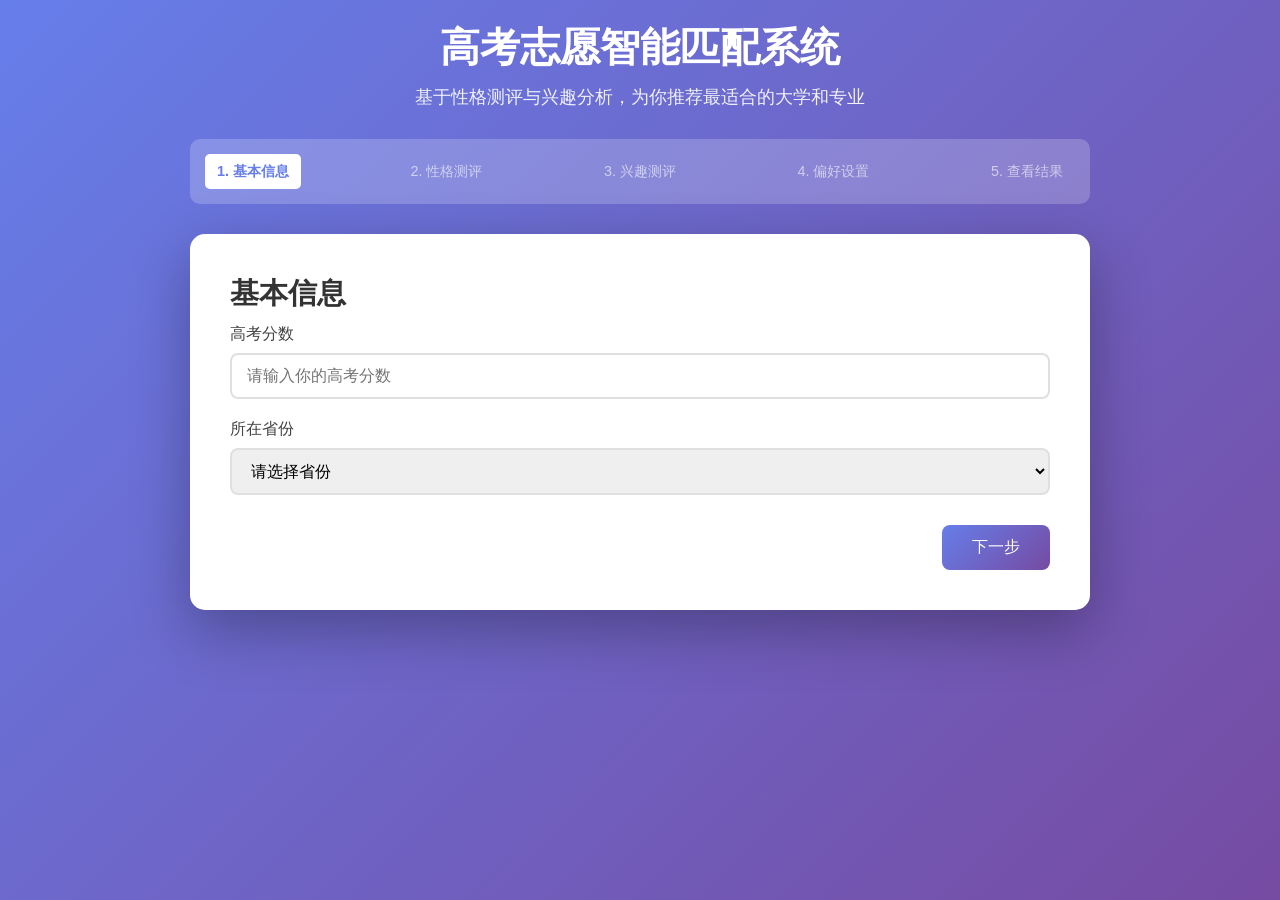
==== index.html @ 5bb680be "初始化高考志愿匹配系统" ====
<!DOCTYPE html>
<html lang="zh-CN">
<head>
    <meta charset="UTF-8">
    <meta name="viewport" content="width=device-width, initial-scale=1.0">
    <title>高考志愿智能匹配系统</title>
    <link rel="stylesheet" href="/static/css/style.css">
</head>
<body>
    <div class="container">
        <header>
            <h1>高考志愿智能匹配系统</h1>
            <p>基于性格测评与兴趣分析，为你推荐最适合的大学和专业</p>
        </header>

        <div class="steps-indicator">
            <div class="step active" data-step="1">1. 基本信息</div>
            <div class="step" data-step="2">2. 性格测评</div>
            <div class="step" data-step="3">3. 兴趣测评</div>
            <div class="step" data-step="4">4. 偏好设置</div>
            <div class="step" data-step="5">5. 查看结果</div>
        </div>

        <div class="form-container">
            <div class="form-step active" id="step1">
                <h2>基本信息</h2>
                <div class="form-group">
                    <label for="score">高考分数</label>
                    <input type="number" id="score" placeholder="请输入你的高考分数" min="0" max="750">
                </div>
                <div class="form-group">
                    <label for="province">所在省份</label>
                    <select id="province">
                        <option value="">请选择省份</option>
                    </select>
                </div>
                <div class="btn-group">
                    <button class="btn btn-next" onclick="nextStep(2)">下一步</button>
                </div>
            </div>

            <div class="form-step" id="step2">
                <h2>MBTI性格测评</h2>
                <p class="description">回答以下问题，了解你的性格类型</p>
                <div id="mbti-questions"></div>
                <div class="btn-group">
                    <button class="btn btn-prev" onclick="prevStep(1)">上一步</button>
                    <button class="btn btn-next" onclick="calculateMBTI(); nextStep(3)">下一步</button>
                </div>
            </div>

            <div class="form-step" id="step3">
                <h2>霍兰德职业兴趣测评</h2>
                <p class="description">选择符合你兴趣的选项</p>
                <div id="holland-questions"></div>
                <div class="btn-group">
                    <button class="btn btn-prev" onclick="prevStep(2)">上一步</button>
                    <button class="btn btn-next" onclick="calculateHolland(); nextStep(4)">下一步</button>
                </div>
            </div>

            <div class="form-step" id="step4">
                <h2>个人偏好</h2>
                <div class="form-group">
                    <label>期望城市</label>
                    <select id="pref-location">
                        <option value="">不限</option>
                    </select>
                </div>
                <div class="form-group checkbox-group">
                    <label>
                        <input type="checkbox" id="pref-campus"> 重视校园环境
                    </label>
                    <label>
                        <input type="checkbox" id="pref-canteen"> 重视食堂质量
                    </label>
                    <label>
                        <input type="checkbox" id="pref-dorm"> 重视宿舍条件
                    </label>
                </div>
                <div class="btn-group">
                    <button class="btn btn-prev" onclick="prevStep(3)">上一步</button>
                    <button class="btn btn-submit" onclick="submitRecommendation()">获取推荐</button>
                </div>
            </div>

            <div class="form-step" id="step5">
                <h2>推荐结果</h2>
                <div id="result-summary"></div>
                <div id="matching-majors"></div>
                <div id="recommendations"></div>
                <div class="btn-group">
                    <button class="btn btn-prev" onclick="prevStep(4)">重新选择</button>
                </div>
            </div>
        </div>
    </div>

    <script src="/static/js/app.js"></script>
</body>
</html>
---- static/css/style.css ----
* {
    margin: 0;
    padding: 0;
    box-sizing: border-box;
}

body {
    font-family: -apple-system, BlinkMacSystemFont, 'Segoe UI', Roboto, 'Helvetica Neue', Arial, sans-serif;
    background: linear-gradient(135deg, #667eea 0%, #764ba2 100%);
    min-height: 100vh;
    padding: 20px;
}

.container {
    max-width: 900px;
    margin: 0 auto;
}

header {
    text-align: center;
    color: white;
    margin-bottom: 30px;
}

header h1 {
    font-size: 2.5em;
    margin-bottom: 10px;
}

header p {
    font-size: 1.1em;
    opacity: 0.9;
}

.steps-indicator {
    display: flex;
    justify-content: space-between;
    margin-bottom: 30px;
    background: rgba(255,255,255,0.2);
    border-radius: 10px;
    padding: 15px;
}

.step {
    color: rgba(255,255,255,0.6);
    font-size: 0.9em;
    padding: 8px 12px;
    border-radius: 5px;
    transition: all 0.3s;
}

.step.active {
    background: white;
    color: #667eea;
    font-weight: bold;
}

.step.completed {
    color: #4ade80;
}

.form-container {
    background: white;
    border-radius: 15px;
    box-shadow: 0 20px 60px rgba(0,0,0,0.3);
    overflow: hidden;
}

.form-step {
    display: none;
    padding: 40px;
    animation: fadeIn 0.5s ease;
}

.form-step.active {
    display: block;
}

@keyframes fadeIn {
    from { opacity: 0; transform: translateY(20px); }
    to { opacity: 1; transform: translateY(0); }
}

h2 {
    color: #333;
    margin-bottom: 10px;
    font-size: 1.8em;
}

.description {
    color: #666;
    margin-bottom: 25px;
}

.form-group {
    margin-bottom: 20px;
}

.form-group label {
    display: block;
    margin-bottom: 8px;
    color: #444;
    font-weight: 500;
}

.form-group input[type="number"],
.form-group select {
    width: 100%;
    padding: 12px 15px;
    border: 2px solid #e0e0e0;
    border-radius: 8px;
    font-size: 1em;
    transition: border-color 0.3s;
}

.form-group input[type="number"]:focus,
.form-group select:focus {
    outline: none;
    border-color: #667eea;
}

.question-card {
    background: #f8f9fa;
    border-radius: 10px;
    padding: 20px;
    margin-bottom: 15px;
}

.question-card h3 {
    color: #333;
    margin-bottom: 15px;
    font-size: 1em;
}

.options {
    display: flex;
    gap: 10px;
}

.option-btn {
    flex: 1;
    padding: 12px;
    border: 2px solid #e0e0e0;
    border-radius: 8px;
    background: white;
    cursor: pointer;
    transition: all 0.3s;
    text-align: center;
    font-size: 0.95em;
}

.option-btn:hover {
    border-color: #667eea;
    background: #f0f0ff;
}

.option-btn.selected {
    border-color: #667eea;
    background: #667eea;
    color: white;
}

.checkbox-group {
    display: flex;
    flex-wrap: wrap;
    gap: 20px;
}

.checkbox-group label {
    display: flex;
    align-items: center;
    gap: 8px;
    cursor: pointer;
}

.checkbox-group input[type="checkbox"] {
    width: 18px;
    height: 18px;
    cursor: pointer;
}

.btn-group {
    display: flex;
    justify-content: space-between;
    margin-top: 30px;
}

.btn {
    padding: 12px 30px;
    border: none;
    border-radius: 8px;
    font-size: 1em;
    cursor: pointer;
    transition: all 0.3s;
}

.btn-next, .btn-submit {
    background: linear-gradient(135deg, #667eea 0%, #764ba2 100%);
    color: white;
    margin-left: auto;
}

.btn-next:hover, .btn-submit:hover {
    transform: translateY(-2px);
    box-shadow: 0 5px 20px rgba(102, 126, 234, 0.4);
}

.btn-prev {
    background: #e0e0e0;
    color: #666;
}

.btn-prev:hover {
    background: #d0d0d0;
}

#result-summary {
    background: linear-gradient(135deg, #667eea 0%, #764ba2 100%);
    color: white;
    padding: 25px;
    border-radius: 10px;
    margin-bottom: 25px;
}

#result-summary h3 {
    font-size: 1.3em;
    margin-bottom: 10px;
}

#result-summary p {
    opacity: 0.9;
}

#matching-majors {
    margin-bottom: 25px;
}

#matching-majors h3 {
    color: #333;
    margin-bottom: 15px;
}

.major-tags {
    display: flex;
    flex-wrap: wrap;
    gap: 8px;
}

.major-tag {
    background: #e0e7ff;
    color: #4338ca;
    padding: 6px 12px;
    border-radius: 20px;
    font-size: 0.9em;
}

.tier-section {
    margin-bottom: 30px;
}

.tier-header {
    display: flex;
    align-items: center;
    gap: 10px;
    margin-bottom: 15px;
    padding-bottom: 10px;
    border-bottom: 2px solid #e0e0e0;
}

.tier-badge {
    padding: 5px 12px;
    border-radius: 15px;
    font-size: 0.85em;
    font-weight: bold;
    color: white;
}

.tier-badge.top { background: #ef4444; }
.tier-badge.high { background: #f97316; }
.tier-badge.medium { background: #eab308; }
.tier-badge.standard { background: #22c55e; }
.tier-badge.base { background: #3b82f6; }

.tier-title {
    font-size: 1.2em;
    color: #333;
}

.tier-desc {
    color: #666;
    font-size: 0.9em;
}

.recommendation-card {
    background: #f8f9fa;
    border-radius: 10px;
    padding: 20px;
    margin-bottom: 12px;
    display: flex;
    justify-content: space-between;
    align-items: center;
    transition: transform 0.3s;
}

.recommendation-card:hover {
    transform: translateX(5px);
    background: #f0f0f0;
}

.rec-info h4 {
    color: #333;
    margin-bottom: 5px;
}

.rec-meta {
    display: flex;
    gap: 15px;
    color: #666;
    font-size: 0.9em;
}

.rec-tags {
    display: flex;
    gap: 5px;
    margin-top: 8px;
}

.rec-tag {
    background: #e0e7ff;
    color: #4338ca;
    padding: 3px 8px;
    border-radius: 10px;
    font-size: 0.8em;
}

.rec-score {
    text-align: right;
}

.match-score {
    font-size: 1.5em;
    font-weight: bold;
    color: #667eea;
}

.match-label {
    font-size: 0.8em;
    color: #666;
}

.ratings {
    display: flex;
    gap: 10px;
    margin-top: 5px;
}

.rating {
    font-size: 0.8em;
    color: #888;
}

@media (max-width: 768px) {
    .steps-indicator {
        flex-wrap: wrap;
        gap: 10px;
    }
    
    .step {
        font-size: 0.8em;
        padding: 6px 10px;
    }
    
    .form-step {
        padding: 25px;
    }
    
    .options {
        flex-direction: column;
    }
    
    .recommendation-card {
        flex-direction: column;
        align-items: flex-start;
        gap: 15px;
    }
    
    .rec-score {
        text-align: left;
    }
}
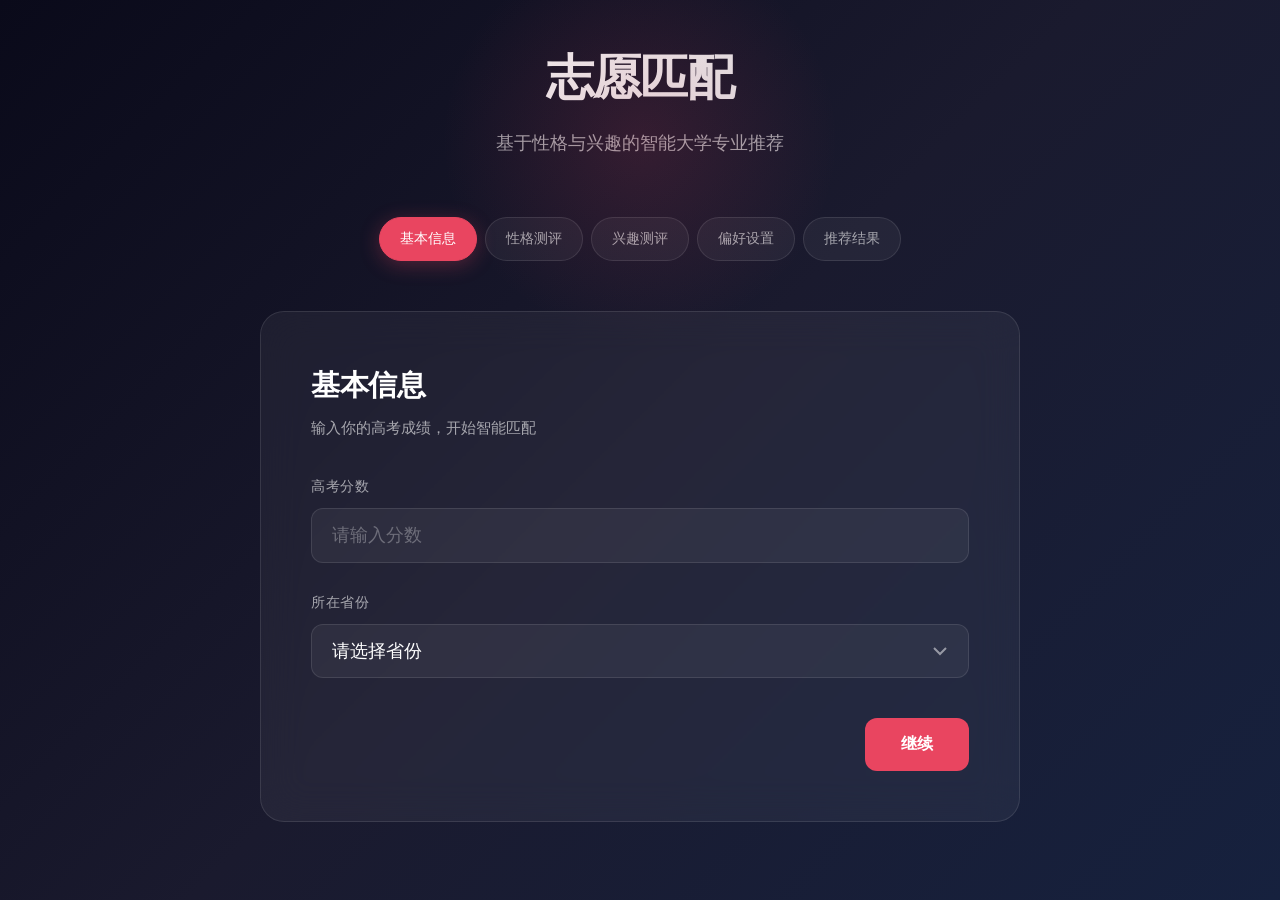
==== commit 1a7ac450: "更新UI设计" ====
--- a/index.html
+++ b/index.html
@@ -3,64 +3,67 @@
 <head>
     <meta charset="UTF-8">
     <meta name="viewport" content="width=device-width, initial-scale=1.0">
-    <title>高考志愿智能匹配系统</title>
-    <link rel="stylesheet" href="/static/css/style.css">
+    <title>志愿匹配 · AI智能推荐系统</title>
+    <link rel="stylesheet" href="static/css/style.css">
+    <link rel="icon" href="data:image/svg+xml,<svg xmlns='http://www.w3.org/2000/svg' viewBox='0 0 100 100'><text y='.9em' font-size='90'>🎯</text></svg>">
 </head>
 <body>
     <div class="container">
         <header>
-            <h1>高考志愿智能匹配系统</h1>
-            <p>基于性格测评与兴趣分析，为你推荐最适合的大学和专业</p>
+            <h1>志愿匹配</h1>
+            <p>基于性格与兴趣的智能大学专业推荐</p>
         </header>
 
         <div class="steps-indicator">
-            <div class="step active" data-step="1">1. 基本信息</div>
-            <div class="step" data-step="2">2. 性格测评</div>
-            <div class="step" data-step="3">3. 兴趣测评</div>
-            <div class="step" data-step="4">4. 偏好设置</div>
-            <div class="step" data-step="5">5. 查看结果</div>
+            <div class="step active" data-step="1">基本信息</div>
+            <div class="step" data-step="2">性格测评</div>
+            <div class="step" data-step="3">兴趣测评</div>
+            <div class="step" data-step="4">偏好设置</div>
+            <div class="step" data-step="5">推荐结果</div>
         </div>
 
         <div class="form-container">
             <div class="form-step active" id="step1">
                 <h2>基本信息</h2>
+                <p class="description">输入你的高考成绩，开始智能匹配</p>
                 <div class="form-group">
-                    <label for="score">高考分数</label>
-                    <input type="number" id="score" placeholder="请输入你的高考分数" min="0" max="750">
+                    <label>高考分数</label>
+                    <input type="number" id="score" placeholder="请输入分数" min="0" max="750">
                 </div>
                 <div class="form-group">
-                    <label for="province">所在省份</label>
+                    <label>所在省份</label>
                     <select id="province">
                         <option value="">请选择省份</option>
                     </select>
                 </div>
                 <div class="btn-group">
-                    <button class="btn btn-next" onclick="nextStep(2)">下一步</button>
+                    <button class="btn btn-next" onclick="nextStep(2)">继续</button>
                 </div>
             </div>
 
             <div class="form-step" id="step2">
-                <h2>MBTI性格测评</h2>
-                <p class="description">回答以下问题，了解你的性格类型</p>
+                <h2>性格测评</h2>
+                <p class="description">MBTI 16型人格测试 · 了解你的性格特质</p>
                 <div id="mbti-questions"></div>
                 <div class="btn-group">
-                    <button class="btn btn-prev" onclick="prevStep(1)">上一步</button>
-                    <button class="btn btn-next" onclick="calculateMBTI(); nextStep(3)">下一步</button>
+                    <button class="btn btn-prev" onclick="prevStep(1)">返回</button>
+                    <button class="btn btn-next" onclick="calculateMBTI(); nextStep(3)">继续</button>
                 </div>
             </div>
 
             <div class="form-step" id="step3">
-                <h2>霍兰德职业兴趣测评</h2>
-                <p class="description">选择符合你兴趣的选项</p>
+                <h2>兴趣测评</h2>
+                <p class="description">霍兰德职业兴趣测试 · 发现你的职业倾向</p>
                 <div id="holland-questions"></div>
                 <div class="btn-group">
-                    <button class="btn btn-prev" onclick="prevStep(2)">上一步</button>
-                    <button class="btn btn-next" onclick="calculateHolland(); nextStep(4)">下一步</button>
+                    <button class="btn btn-prev" onclick="prevStep(2)">返回</button>
+                    <button class="btn btn-next" onclick="calculateHolland(); nextStep(4)">继续</button>
                 </div>
             </div>
 
             <div class="form-step" id="step4">
-                <h2>个人偏好</h2>
+                <h2>偏好设置</h2>
+                <p class="description">根据你的需求筛选推荐结果</p>
                 <div class="form-group">
                     <label>期望城市</label>
                     <select id="pref-location">
@@ -79,13 +82,14 @@
                     </label>
                 </div>
                 <div class="btn-group">
-                    <button class="btn btn-prev" onclick="prevStep(3)">上一步</button>
+                    <button class="btn btn-prev" onclick="prevStep(3)">返回</button>
                     <button class="btn btn-submit" onclick="submitRecommendation()">获取推荐</button>
                 </div>
             </div>
 
             <div class="form-step" id="step5">
                 <h2>推荐结果</h2>
+                <p class="description">为你智能匹配的大学与专业</p>
                 <div id="result-summary"></div>
                 <div id="matching-majors"></div>
                 <div id="recommendations"></div>
@@ -96,6 +100,6 @@
         </div>
     </div>
 
-    <script src="/static/js/app.js"></script>
+    <script src="static/js/app.js"></script>
 </body>
 </html>
--- a/static/css/style.css
+++ b/static/css/style.css
@@ -4,72 +4,110 @@
     box-sizing: border-box;
 }
 
+:root {
+    --primary: #1a1a2e;
+    --secondary: #16213e;
+    --accent: #0f3460;
+    --highlight: #e94560;
+    --text: #ffffff;
+    --text-muted: rgba(255,255,255,0.6);
+    --card: rgba(255,255,255,0.05);
+    --card-hover: rgba(255,255,255,0.1);
+    --border: rgba(255,255,255,0.1);
+}
+
 body {
-    font-family: -apple-system, BlinkMacSystemFont, 'Segoe UI', Roboto, 'Helvetica Neue', Arial, sans-serif;
-    background: linear-gradient(135deg, #667eea 0%, #764ba2 100%);
+    font-family: -apple-system, BlinkMacSystemFont, 'SF Pro Display', 'Segoe UI', Roboto, sans-serif;
+    background: linear-gradient(135deg, #0a0a1a 0%, #1a1a2e 50%, #16213e 100%);
     min-height: 100vh;
-    padding: 20px;
+    color: var(--text);
+    line-height: 1.6;
 }
 
 .container {
-    max-width: 900px;
+    max-width: 800px;
     margin: 0 auto;
+    padding: 40px 20px;
 }
 
 header {
     text-align: center;
-    color: white;
-    margin-bottom: 30px;
-}
-
-header h1 {
-    font-size: 2.5em;
-    margin-bottom: 10px;
+    margin-bottom: 60px;
+    position: relative;
+}
+
+header::before {
+    content: '';
+    position: absolute;
+    top: -100px;
+    left: 50%;
+    transform: translateX(-50%);
+    width: 400px;
+    height: 400px;
+    background: radial-gradient(circle, rgba(233,69,96,0.15) 0%, transparent 70%);
+    pointer-events: none;
+}
+
+h1 {
+    font-size: 3rem;
+    font-weight: 700;
+    letter-spacing: -0.02em;
+    margin-bottom: 12px;
+    background: linear-gradient(135deg, #fff 0%, rgba(255,255,255,0.8) 100%);
+    -webkit-background-clip: text;
+    -webkit-text-fill-color: transparent;
+    background-clip: text;
 }
 
 header p {
-    font-size: 1.1em;
-    opacity: 0.9;
+    font-size: 1.1rem;
+    color: var(--text-muted);
+    font-weight: 400;
 }
 
 .steps-indicator {
     display: flex;
-    justify-content: space-between;
-    margin-bottom: 30px;
-    background: rgba(255,255,255,0.2);
-    border-radius: 10px;
-    padding: 15px;
+    justify-content: center;
+    gap: 8px;
+    margin-bottom: 50px;
+    flex-wrap: wrap;
 }
 
 .step {
-    color: rgba(255,255,255,0.6);
-    font-size: 0.9em;
-    padding: 8px 12px;
-    border-radius: 5px;
-    transition: all 0.3s;
+    padding: 10px 20px;
+    border-radius: 100px;
+    font-size: 0.85rem;
+    font-weight: 500;
+    color: var(--text-muted);
+    background: var(--card);
+    border: 1px solid var(--border);
+    transition: all 0.3s ease;
 }
 
 .step.active {
-    background: white;
-    color: #667eea;
-    font-weight: bold;
+    background: var(--highlight);
+    color: white;
+    border-color: var(--highlight);
+    box-shadow: 0 4px 20px rgba(233,69,96,0.3);
 }
 
 .step.completed {
     color: #4ade80;
+    border-color: rgba(74,222,128,0.3);
 }
 
 .form-container {
-    background: white;
-    border-radius: 15px;
-    box-shadow: 0 20px 60px rgba(0,0,0,0.3);
+    background: var(--card);
+    border: 1px solid var(--border);
+    border-radius: 24px;
     overflow: hidden;
+    backdrop-filter: blur(20px);
 }
 
 .form-step {
     display: none;
-    padding: 40px;
-    animation: fadeIn 0.5s ease;
+    padding: 50px;
+    animation: fadeIn 0.4s ease;
 }
 
 .form-step.active {
@@ -82,162 +120,200 @@
 }
 
 h2 {
-    color: #333;
-    margin-bottom: 10px;
-    font-size: 1.8em;
+    font-size: 1.8rem;
+    font-weight: 600;
+    margin-bottom: 8px;
+    letter-spacing: -0.01em;
 }
 
 .description {
-    color: #666;
-    margin-bottom: 25px;
+    color: var(--text-muted);
+    margin-bottom: 35px;
+    font-size: 0.95rem;
 }
 
 .form-group {
-    margin-bottom: 20px;
+    margin-bottom: 28px;
 }
 
 .form-group label {
     display: block;
-    margin-bottom: 8px;
-    color: #444;
+    margin-bottom: 10px;
     font-weight: 500;
+    font-size: 0.9rem;
+    color: var(--text-muted);
+    text-transform: uppercase;
+    letter-spacing: 0.05em;
 }
 
 .form-group input[type="number"],
 .form-group select {
     width: 100%;
-    padding: 12px 15px;
-    border: 2px solid #e0e0e0;
-    border-radius: 8px;
-    font-size: 1em;
-    transition: border-color 0.3s;
+    padding: 16px 20px;
+    background: rgba(255,255,255,0.05);
+    border: 1px solid var(--border);
+    border-radius: 12px;
+    font-size: 1.1rem;
+    color: white;
+    transition: all 0.3s ease;
+    appearance: none;
+    -webkit-appearance: none;
+}
+
+.form-group select {
+    background-image: url("data:image/svg+xml,%3Csvg xmlns='http://www.w3.org/2000/svg' width='24' height='24' viewBox='0 0 24 24' fill='none' stroke='rgba(255,255,255,0.5)' stroke-width='2'%3E%3Cpath d='M6 9l6 6 6-6'/%3E%3C/svg%3E");
+    background-repeat: no-repeat;
+    background-position: right 16px center;
+    padding-right: 48px;
 }
 
 .form-group input[type="number"]:focus,
 .form-group select:focus {
     outline: none;
-    border-color: #667eea;
+    border-color: var(--highlight);
+    background: rgba(233,69,96,0.05);
+    box-shadow: 0 0 0 4px rgba(233,69,96,0.1);
+}
+
+.form-group input::placeholder {
+    color: rgba(255,255,255,0.3);
 }
 
 .question-card {
-    background: #f8f9fa;
-    border-radius: 10px;
-    padding: 20px;
-    margin-bottom: 15px;
+    padding: 24px;
+    background: rgba(255,255,255,0.03);
+    border: 1px solid var(--border);
+    border-radius: 16px;
+    margin-bottom: 16px;
+    transition: all 0.3s ease;
+}
+
+.question-card:hover {
+    background: rgba(255,255,255,0.05);
 }
 
 .question-card h3 {
-    color: #333;
-    margin-bottom: 15px;
-    font-size: 1em;
+    font-size: 1rem;
+    font-weight: 500;
+    margin-bottom: 16px;
+    color: rgba(255,255,255,0.9);
 }
 
 .options {
     display: flex;
-    gap: 10px;
+    gap: 12px;
 }
 
 .option-btn {
     flex: 1;
-    padding: 12px;
-    border: 2px solid #e0e0e0;
-    border-radius: 8px;
-    background: white;
+    padding: 14px 16px;
+    background: rgba(255,255,255,0.05);
+    border: 1px solid var(--border);
+    border-radius: 12px;
+    color: white;
     cursor: pointer;
-    transition: all 0.3s;
+    transition: all 0.3s ease;
+    font-size: 0.9rem;
     text-align: center;
-    font-size: 0.95em;
 }
 
 .option-btn:hover {
-    border-color: #667eea;
-    background: #f0f0ff;
+    background: rgba(255,255,255,0.1);
+    border-color: rgba(255,255,255,0.2);
 }
 
 .option-btn.selected {
-    border-color: #667eea;
-    background: #667eea;
-    color: white;
+    background: var(--highlight);
+    border-color: var(--highlight);
+    box-shadow: 0 4px 15px rgba(233,69,96,0.3);
 }
 
 .checkbox-group {
     display: flex;
     flex-wrap: wrap;
-    gap: 20px;
+    gap: 24px;
 }
 
 .checkbox-group label {
     display: flex;
     align-items: center;
-    gap: 8px;
+    gap: 12px;
     cursor: pointer;
+    font-size: 0.95rem;
+    text-transform: none;
+    letter-spacing: normal;
 }
 
 .checkbox-group input[type="checkbox"] {
-    width: 18px;
-    height: 18px;
+    width: 20px;
+    height: 20px;
+    accent-color: var(--highlight);
     cursor: pointer;
 }
 
 .btn-group {
     display: flex;
     justify-content: space-between;
-    margin-top: 30px;
+    margin-top: 40px;
+    gap: 16px;
 }
 
 .btn {
-    padding: 12px 30px;
+    padding: 16px 36px;
     border: none;
-    border-radius: 8px;
-    font-size: 1em;
+    border-radius: 12px;
+    font-size: 1rem;
+    font-weight: 600;
     cursor: pointer;
-    transition: all 0.3s;
+    transition: all 0.3s ease;
 }
 
 .btn-next, .btn-submit {
-    background: linear-gradient(135deg, #667eea 0%, #764ba2 100%);
+    background: var(--highlight);
     color: white;
     margin-left: auto;
 }
 
 .btn-next:hover, .btn-submit:hover {
     transform: translateY(-2px);
-    box-shadow: 0 5px 20px rgba(102, 126, 234, 0.4);
+    box-shadow: 0 8px 30px rgba(233,69,96,0.4);
 }
 
 .btn-prev {
-    background: #e0e0e0;
-    color: #666;
+    background: rgba(255,255,255,0.1);
+    color: white;
+    border: 1px solid var(--border);
 }
 
 .btn-prev:hover {
-    background: #d0d0d0;
+    background: rgba(255,255,255,0.15);
 }
 
 #result-summary {
-    background: linear-gradient(135deg, #667eea 0%, #764ba2 100%);
-    color: white;
-    padding: 25px;
-    border-radius: 10px;
-    margin-bottom: 25px;
+    background: linear-gradient(135deg, var(--highlight) 0%, #ff6b6b 100%);
+    padding: 30px;
+    border-radius: 16px;
+    margin-bottom: 30px;
 }
 
 #result-summary h3 {
-    font-size: 1.3em;
+    font-size: 1.4rem;
     margin-bottom: 10px;
 }
 
 #result-summary p {
     opacity: 0.9;
+    font-size: 1.05rem;
 }
 
 #matching-majors {
-    margin-bottom: 25px;
+    margin-bottom: 30px;
 }
 
 #matching-majors h3 {
-    color: #333;
-    margin-bottom: 15px;
+    font-size: 1.2rem;
+    margin-bottom: 16px;
+    font-weight: 600;
 }
 
 .major-tags {
@@ -247,131 +323,148 @@
 }
 
 .major-tag {
-    background: #e0e7ff;
-    color: #4338ca;
-    padding: 6px 12px;
-    border-radius: 20px;
-    font-size: 0.9em;
+    background: rgba(233,69,96,0.15);
+    color: #ff8a9e;
+    padding: 8px 16px;
+    border-radius: 100px;
+    font-size: 0.85rem;
+    font-weight: 500;
+    border: 1px solid rgba(233,69,96,0.2);
 }
 
 .tier-section {
-    margin-bottom: 30px;
+    margin-bottom: 35px;
 }
 
 .tier-header {
     display: flex;
     align-items: center;
-    gap: 10px;
-    margin-bottom: 15px;
-    padding-bottom: 10px;
-    border-bottom: 2px solid #e0e0e0;
+    gap: 12px;
+    margin-bottom: 16px;
+    padding-bottom: 12px;
+    border-bottom: 1px solid var(--border);
 }
 
 .tier-badge {
-    padding: 5px 12px;
-    border-radius: 15px;
-    font-size: 0.85em;
-    font-weight: bold;
-    color: white;
-}
-
-.tier-badge.top { background: #ef4444; }
-.tier-badge.high { background: #f97316; }
-.tier-badge.medium { background: #eab308; }
-.tier-badge.standard { background: #22c55e; }
-.tier-badge.base { background: #3b82f6; }
+    padding: 6px 16px;
+    border-radius: 100px;
+    font-size: 0.8rem;
+    font-weight: 600;
+    color: white;
+}
+
+.tier-badge.top { background: linear-gradient(135deg, #ff4757 0%, #ff6b81 100%); }
+.tier-badge.high { background: linear-gradient(135deg, #ffa502 0%, #ffbe76 100%); }
+.tier-badge.medium { background: linear-gradient(135deg, #2ed573 0%, #7bed9f 100%); }
+.tier-badge.standard { background: linear-gradient(135deg, #1e90ff 0%, #70a1ff 100%); }
+.tier-badge.base { background: linear-gradient(135deg, #a55eea 0%, #d4a5ff 100%); }
 
 .tier-title {
-    font-size: 1.2em;
-    color: #333;
-}
-
-.tier-desc {
-    color: #666;
-    font-size: 0.9em;
+    font-size: 1.1rem;
+    font-weight: 500;
+    color: rgba(255,255,255,0.8);
 }
 
 .recommendation-card {
-    background: #f8f9fa;
-    border-radius: 10px;
-    padding: 20px;
+    background: var(--card);
+    border: 1px solid var(--border);
+    border-radius: 16px;
+    padding: 24px;
     margin-bottom: 12px;
     display: flex;
     justify-content: space-between;
     align-items: center;
-    transition: transform 0.3s;
+    transition: all 0.3s ease;
 }
 
 .recommendation-card:hover {
-    transform: translateX(5px);
-    background: #f0f0f0;
+    background: var(--card-hover);
+    transform: translateX(8px);
+    border-color: rgba(255,255,255,0.15);
 }
 
 .rec-info h4 {
-    color: #333;
-    margin-bottom: 5px;
+    font-size: 1.15rem;
+    font-weight: 600;
+    margin-bottom: 8px;
 }
 
 .rec-meta {
     display: flex;
-    gap: 15px;
-    color: #666;
-    font-size: 0.9em;
+    gap: 20px;
+    color: var(--text-muted);
+    font-size: 0.9rem;
+    margin-bottom: 10px;
 }
 
 .rec-tags {
     display: flex;
-    gap: 5px;
-    margin-top: 8px;
+    gap: 6px;
+    margin-bottom: 10px;
 }
 
 .rec-tag {
-    background: #e0e7ff;
-    color: #4338ca;
-    padding: 3px 8px;
-    border-radius: 10px;
-    font-size: 0.8em;
+    background: rgba(255,255,255,0.08);
+    color: rgba(255,255,255,0.7);
+    padding: 4px 10px;
+    border-radius: 6px;
+    font-size: 0.75rem;
+}
+
+.ratings {
+    display: flex;
+    gap: 16px;
+}
+
+.rating {
+    font-size: 0.8rem;
+    color: var(--text-muted);
 }
 
 .rec-score {
     text-align: right;
+    min-width: 80px;
 }
 
 .match-score {
-    font-size: 1.5em;
-    font-weight: bold;
-    color: #667eea;
+    font-size: 2rem;
+    font-weight: 700;
+    color: var(--highlight);
+    line-height: 1;
 }
 
 .match-label {
-    font-size: 0.8em;
-    color: #666;
-}
-
-.ratings {
-    display: flex;
-    gap: 10px;
-    margin-top: 5px;
-}
-
-.rating {
-    font-size: 0.8em;
-    color: #888;
-}
-
-@media (max-width: 768px) {
+    font-size: 0.75rem;
+    color: var(--text-muted);
+    text-transform: uppercase;
+    letter-spacing: 0.05em;
+    margin-top: 4px;
+}
+
+@media (max-width: 640px) {
+    .container {
+        padding: 20px 16px;
+    }
+    
+    h1 {
+        font-size: 2rem;
+    }
+    
     .steps-indicator {
-        flex-wrap: wrap;
-        gap: 10px;
+        gap: 6px;
     }
     
     .step {
-        font-size: 0.8em;
-        padding: 6px 10px;
+        font-size: 0.75rem;
+        padding: 8px 14px;
     }
     
     .form-step {
-        padding: 25px;
+        padding: 30px 24px;
+    }
+    
+    h2 {
+        font-size: 1.4rem;
     }
     
     .options {
@@ -381,10 +474,15 @@
     .recommendation-card {
         flex-direction: column;
         align-items: flex-start;
-        gap: 15px;
+        gap: 16px;
     }
     
     .rec-score {
         text-align: left;
     }
-}
+    
+    .rec-meta {
+        flex-wrap: wrap;
+        gap: 10px;
+    }
+}
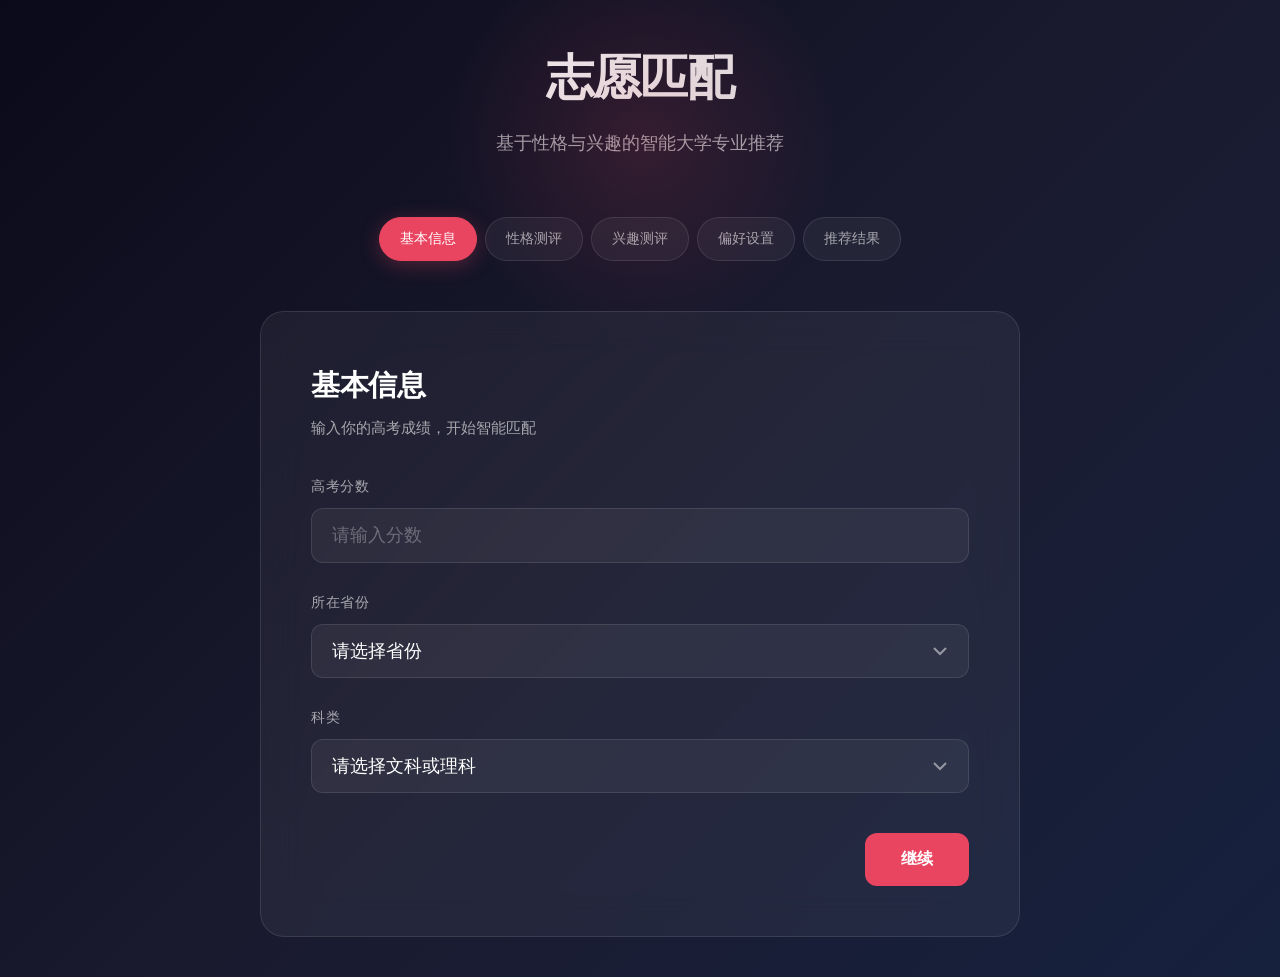
==== commit 8af286a2: "添加文理科分类、扩充全国本科院校专业列表" ====
--- a/index.html
+++ b/index.html
@@ -34,6 +34,14 @@
                     <label>所在省份</label>
                     <select id="province">
                         <option value="">请选择省份</option>
+                    </select>
+                </div>
+                <div class="form-group">
+                    <label>科类</label>
+                    <select id="subject">
+                        <option value="">请选择文科或理科</option>
+                        <option value="理科">理科</option>
+                        <option value="文科">文科</option>
                     </select>
                 </div>
                 <div class="btn-group">
